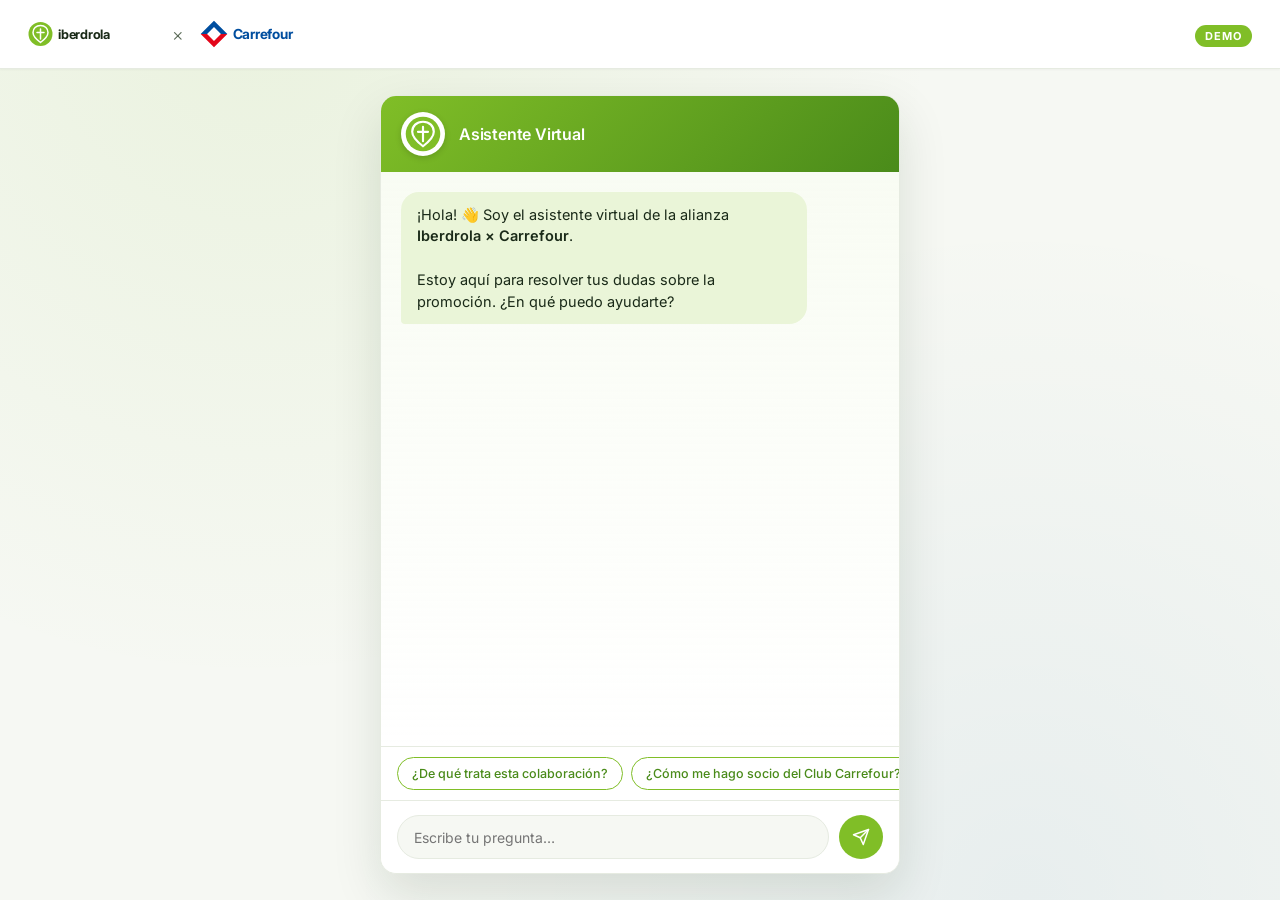
==== index.html @ 9b8a0224 "Update index.html" ====
<!DOCTYPE html>
<html lang="es">
<head>
  <meta charset="UTF-8" />
  <meta name="viewport" content="width=device-width, initial-scale=1.0" />
  <title>Asistente Virtual · Iberdrola × Carrefour</title>
  <link rel="preconnect" href="https://fonts.googleapis.com">
  <link rel="preconnect" href="https://fonts.gstatic.com" crossorigin>
  <link href="https://fonts.googleapis.com/css2?family=Inter:wght@400;500;600;700&display=swap" rel="stylesheet">
  <link rel="stylesheet" href="styles.css" />
</head>
<body>
  <div class="page">
    <!-- Cabecera de marca -->
    <header class="brand-bar">
      <div class="brand-left">
        <!-- Logo Iberdrola (SVG inline) -->
        <svg class="logo-iberdrola" viewBox="0 0 260 60" xmlns="http://www.w3.org/2000/svg" aria-label="Iberdrola">
          <g transform="translate(0,5)">
            <circle cx="25" cy="25" r="24" fill="#80be27"/>
            <path d="M25 8 C16 8, 10 14, 10 22 C10 30, 17 36, 25 42 C33 36, 40 30, 40 22 C40 14, 34 8, 25 8 Z M25 15 L25 35 M18 22 L32 22"
              stroke="white" stroke-width="3" stroke-linecap="round" fill="none"/>
          </g>
          <text x="60" y="40" font-family="Inter, Arial, sans-serif" font-size="26" font-weight="700" fill="#1a2a18" letter-spacing="-0.5">iberdrola</text>
        </svg>

        <span class="brand-x">×</span>

        <!-- Logo Carrefour (SVG inline) -->
        <svg class="logo-carrefour" viewBox="0 0 280 60" xmlns="http://www.w3.org/2000/svg" aria-label="Carrefour">
          <g transform="translate(5,5)">
            <polygon points="25,0 50,25 38,25 25,12 12,25 0,25" fill="#004e9f"/>
            <polygon points="25,50 0,25 12,25 25,38 38,25 50,25" fill="#e3061a"/>
          </g>
          <text x="65" y="40" font-family="Inter, Arial, sans-serif" font-size="26" font-weight="700" fill="#004e9f" letter-spacing="-0.5">Carrefour</text>
        </svg>
      </div>
      <div class="brand-right">
        <span class="badge">DEMO</span>
      </div>
    </header>

    <!-- Contenedor del chatbot -->
    <main class="chat-wrapper">
      <div class="chat" id="chat">

        <!-- Cabecera del chat -->
        <div class="chat-header">
          <div class="avatar">
            <!-- Mini-logo Iberdrola para avatar -->
            <svg viewBox="0 0 50 50" xmlns="http://www.w3.org/2000/svg" aria-label="Iberdrola">
              <circle cx="25" cy="25" r="24" fill="#80be27"/>
              <path d="M25 8 C16 8, 10 14, 10 22 C10 30, 17 36, 25 42 C33 36, 40 30, 40 22 C40 14, 34 8, 25 8 Z M25 15 L25 35 M18 22 L32 22"
                stroke="white" stroke-width="3" stroke-linecap="round" fill="none"/>
            </svg>
          </div>
          <div class="chat-header-info">
            <h2>Asistente Virtual</h2>
          </div>
        </div>

        <!-- Mensajes -->
        <div class="messages" id="messages">
          <!-- Aquí se inyectan los mensajes -->
        </div>

        <!-- Accesos rápidos -->
        <div class="shortcuts" id="shortcuts">
          <button class="shortcut" data-key="colaboracion">¿De qué trata esta colaboración?</button>
          <button class="shortcut" data-key="socio">¿Cómo me hago socio del Club Carrefour?</button>
          <button class="shortcut" data-key="vincular">¿Cómo vinculo Iberdrola con el Club?</button>
        </div>

        <!-- Caja de entrada -->
        <form class="input-bar" id="input-bar" autocomplete="off">
          <input
            type="text"
            id="user-input"
            placeholder="Escribe tu pregunta…"
            aria-label="Escribe tu pregunta"
          />
          <button type="submit" id="send-btn" aria-label="Enviar">
            <svg viewBox="0 0 24 24" fill="none" stroke="currentColor" stroke-width="2" stroke-linecap="round" stroke-linejoin="round">
              <line x1="22" y1="2" x2="11" y2="13"/>
              <polygon points="22 2 15 22 11 13 2 9 22 2"/>
            </svg>
          </button>
        </form>
      </div>
    </main>
  </div>

  <script src="script.js"></script>
</body>
</html>
---- styles.css ----
/* ====== Variables Iberdrola ====== */
:root {
  --iberdrola-green: #80be27;
  --iberdrola-green-dark: #4a8b1a;
  --iberdrola-green-soft: #eaf5d8;
  --carrefour-blue: #004e9f;
  --carrefour-red: #e3061a;
  --ink: #1a2a18;
  --ink-soft: #5b6b58;
  --line: #e6ebe1;
  --bg: #f6f8f3;
  --white: #ffffff;
  --shadow-sm: 0 1px 2px rgba(20, 40, 10, 0.04);
  --shadow-md: 0 8px 24px rgba(20, 40, 10, 0.08);
  --shadow-lg: 0 20px 50px rgba(20, 40, 10, 0.12);
  --radius: 16px;
}

/* ====== Reset ====== */
* { box-sizing: border-box; margin: 0; padding: 0; }

html, body {
  height: 100%;
  width: 100%;
  overflow: hidden;
  font-family: 'Inter', system-ui, -apple-system, sans-serif;
  color: var(--ink);
  background: var(--bg);
  -webkit-font-smoothing: antialiased;
}

/* ====== Layout general ====== */
.page {
  height: 100vh;
  height: 100dvh; /* dvh para móviles modernos: respeta barras del navegador */
  width: 100vw;
  display: flex;
  flex-direction: column;
  background:
    radial-gradient(circle at 20% 0%, rgba(128, 190, 39, 0.10) 0%, transparent 50%),
    radial-gradient(circle at 80% 100%, rgba(0, 78, 159, 0.06) 0%, transparent 50%),
    var(--bg);
}

/* ====== Cabecera de marca ====== */
.brand-bar {
  display: flex;
  justify-content: space-between;
  align-items: center;
  padding: clamp(12px, 2vw, 18px) clamp(16px, 3vw, 28px);
  background: var(--white);
  border-bottom: 1px solid var(--line);
  box-shadow: var(--shadow-sm);
  flex-shrink: 0;
}

.brand-left {
  display: flex;
  align-items: center;
  gap: clamp(8px, 1.5vw, 14px);
  min-width: 0;
}

.logo-iberdrola {
  height: clamp(22px, 3vw, 30px);
  width: auto;
  flex-shrink: 0;
}

.logo-carrefour {
  height: clamp(24px, 3.2vw, 32px);
  width: auto;
  flex-shrink: 0;
}

.brand-x {
  font-size: clamp(14px, 1.6vw, 18px);
  color: var(--ink-soft);
  font-weight: 300;
}

.badge {
  background: var(--iberdrola-green);
  color: white;
  font-size: clamp(10px, 1vw, 11px);
  font-weight: 700;
  letter-spacing: 1px;
  padding: 4px 10px;
  border-radius: 50px;
  white-space: nowrap;
}

/* ====== Wrapper del chat ====== */
.chat-wrapper {
  flex: 1;
  display: flex;
  align-items: center;
  justify-content: center;
  padding: clamp(12px, 2vw, 32px);
  min-height: 0; /* permite que el hijo se encoja */
  overflow: hidden;
}

.chat {
  width: 100%;
  max-width: 480px;
  height: 100%;
  max-height: 760px;
  background: var(--white);
  border-radius: var(--radius);
  box-shadow: var(--shadow-lg);
  display: flex;
  flex-direction: column;
  overflow: hidden;
  border: 1px solid var(--line);
}

/* ====== Cabecera del chat ====== */
.chat-header {
  display: flex;
  align-items: center;
  gap: 14px;
  padding: 16px 20px;
  background: linear-gradient(135deg, var(--iberdrola-green) 0%, var(--iberdrola-green-dark) 100%);
  color: white;
  flex-shrink: 0;
}

.avatar {
  width: 44px;
  height: 44px;
  background: white;
  border-radius: 50%;
  display: flex;
  align-items: center;
  justify-content: center;
  padding: 4px;
  box-shadow: 0 2px 6px rgba(0, 0, 0, 0.15);
  flex-shrink: 0;
}

.avatar svg { width: 100%; height: 100%; }

.chat-header-info h2 {
  font-size: 16px;
  font-weight: 600;
  letter-spacing: -0.2px;
}

/* ====== Mensajes ====== */
.messages {
  flex: 1;
  overflow-y: auto;
  overflow-x: hidden;
  padding: 20px;
  background:
    linear-gradient(180deg, rgba(234, 245, 216, 0.3) 0%, transparent 100%),
    var(--white);
  display: flex;
  flex-direction: column;
  gap: 12px;
  scroll-behavior: smooth;
  min-height: 0;
}

.messages::-webkit-scrollbar { width: 6px; }
.messages::-webkit-scrollbar-thumb {
  background: var(--line);
  border-radius: 3px;
}

.message {
  max-width: 85%;
  padding: 12px 16px;
  border-radius: 18px;
  font-size: 14.5px;
  line-height: 1.5;
  animation: fadeInUp 0.3s ease-out;
  word-wrap: break-word;
}

@keyframes fadeInUp {
  from { opacity: 0; transform: translateY(8px); }
  to { opacity: 1; transform: translateY(0); }
}

.message.bot {
  background: var(--iberdrola-green-soft);
  color: var(--ink);
  align-self: flex-start;
  border-bottom-left-radius: 4px;
}

.message.user {
  background: var(--iberdrola-green);
  color: white;
  align-self: flex-end;
  border-bottom-right-radius: 4px;
}

.message a {
  color: var(--carrefour-blue);
  font-weight: 600;
  text-decoration: underline;
  word-break: break-word;
}

.message.user a { color: white; }

.message strong { font-weight: 600; }

.message ul { margin: 8px 0 4px 18px; }
.message li { margin: 4px 0; }

/* Indicador de "escribiendo" */
.typing {
  background: var(--iberdrola-green-soft);
  align-self: flex-start;
  padding: 14px 18px;
  border-radius: 18px;
  border-bottom-left-radius: 4px;
  display: flex;
  gap: 4px;
}

.typing span {
  width: 7px;
  height: 7px;
  background: var(--iberdrola-green-dark);
  border-radius: 50%;
  animation: typing 1.4s infinite ease-in-out;
}

.typing span:nth-child(2) { animation-delay: 0.2s; }
.typing span:nth-child(3) { animation-delay: 0.4s; }

@keyframes typing {
  0%, 60%, 100% { transform: translateY(0); opacity: 0.5; }
  30% { transform: translateY(-6px); opacity: 1; }
}

/* ====== Accesos rápidos ====== */
.shortcuts {
  display: flex;
  gap: 8px;
  padding: 10px 16px;
  background: var(--white);
  border-top: 1px solid var(--line);
  overflow-x: auto;
  scrollbar-width: none;
  -webkit-overflow-scrolling: touch;
  flex-shrink: 0;
}

.shortcuts::-webkit-scrollbar { display: none; }

.shortcut {
  flex-shrink: 0;
  background: var(--white);
  border: 1.5px solid var(--iberdrola-green);
  color: var(--iberdrola-green-dark);
  padding: 8px 14px;
  border-radius: 50px;
  font-size: 12.5px;
  font-weight: 500;
  cursor: pointer;
  transition: all 0.2s ease;
  font-family: inherit;
  white-space: nowrap;
}

.shortcut:hover {
  background: var(--iberdrola-green);
  color: white;
  transform: translateY(-1px);
  box-shadow: 0 4px 12px rgba(128, 190, 39, 0.3);
}

/* ====== Caja de entrada ====== */
.input-bar {
  display: flex;
  gap: 10px;
  padding: 14px 16px;
  background: var(--white);
  border-top: 1px solid var(--line);
  flex-shrink: 0;
}

#user-input {
  flex: 1;
  min-width: 0;
  border: 1.5px solid var(--line);
  background: var(--bg);
  padding: 12px 16px;
  border-radius: 50px;
  font-size: 14px;
  font-family: inherit;
  color: var(--ink);
  outline: none;
  transition: border-color 0.2s, background 0.2s;
}

#user-input:focus {
  border-color: var(--iberdrola-green);
  background: var(--white);
}

#send-btn {
  width: 44px;
  height: 44px;
  border: none;
  background: var(--iberdrola-green);
  color: white;
  border-radius: 50%;
  display: flex;
  align-items: center;
  justify-content: center;
  cursor: pointer;
  transition: all 0.2s ease;
  flex-shrink: 0;
}

#send-btn:hover {
  background: var(--iberdrola-green-dark);
  transform: scale(1.05);
}

#send-btn svg { width: 18px; height: 18px; }

/* ====== Responsive: móviles pequeños ====== */
@media (max-width: 520px) {
  .chat-wrapper { padding: 0; }
  .chat {
    max-width: 100%;
    max-height: 100%;
    height: 100%;
    border-radius: 0;
    border: none;
    box-shadow: none;
  }
}

/* ====== Tótem vertical: pantallas muy altas y estrechas ====== */
@media (min-aspect-ratio: 9/16) and (max-width: 900px) {
  .chat { max-height: 100%; }
}

/* ====== Pantallas grandes: centra y limita ====== */
@media (min-width: 1200px) {
  .chat { max-width: 520px; max-height: 800px; }
}
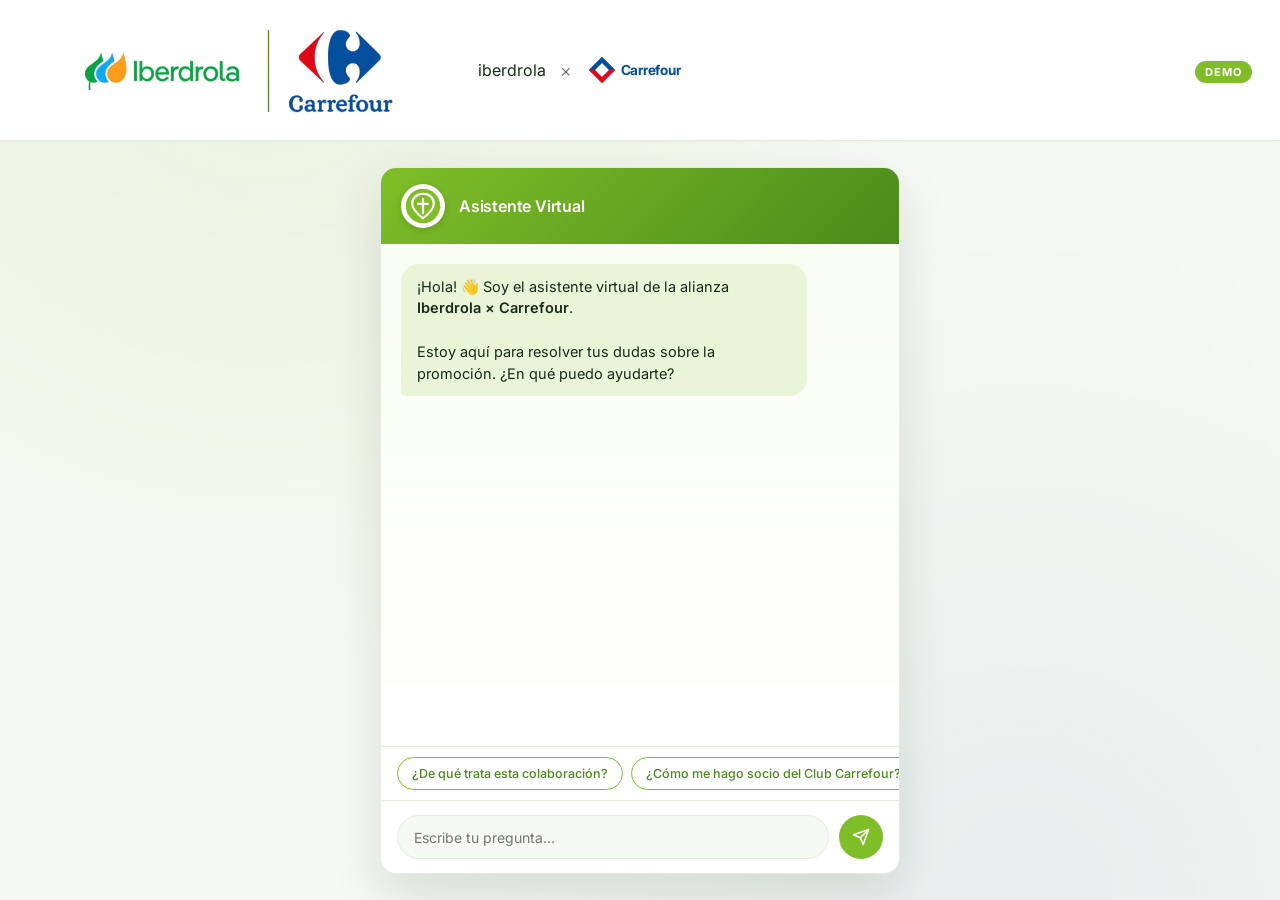
==== commit 248cec62: "Update index.html" ====
--- a/index.html
+++ b/index.html
@@ -15,7 +15,7 @@
     <header class="brand-bar">
       <div class="brand-left">
         <!-- Logo Iberdrola (SVG inline) -->
-        <svg class="logo-iberdrola" viewBox="0 0 260 60" xmlns="http://www.w3.org/2000/svg" aria-label="Iberdrola">
+        <img src="iberdrolaa.png" alt="Iberdrola × Carrefour" class="logo-combo" />
           <g transform="translate(0,5)">
             <circle cx="25" cy="25" r="24" fill="#80be27"/>
             <path d="M25 8 C16 8, 10 14, 10 22 C10 30, 17 36, 25 42 C33 36, 40 30, 40 22 C40 14, 34 8, 25 8 Z M25 15 L25 35 M18 22 L32 22"
--- a/styles.css
+++ b/styles.css
@@ -97,7 +97,7 @@
   align-items: center;
   justify-content: center;
   padding: clamp(12px, 2vw, 32px);
-  min-height: 0; /* permite que el hijo se encoja */
+  min-height: 0;
   overflow: hidden;
 }
 
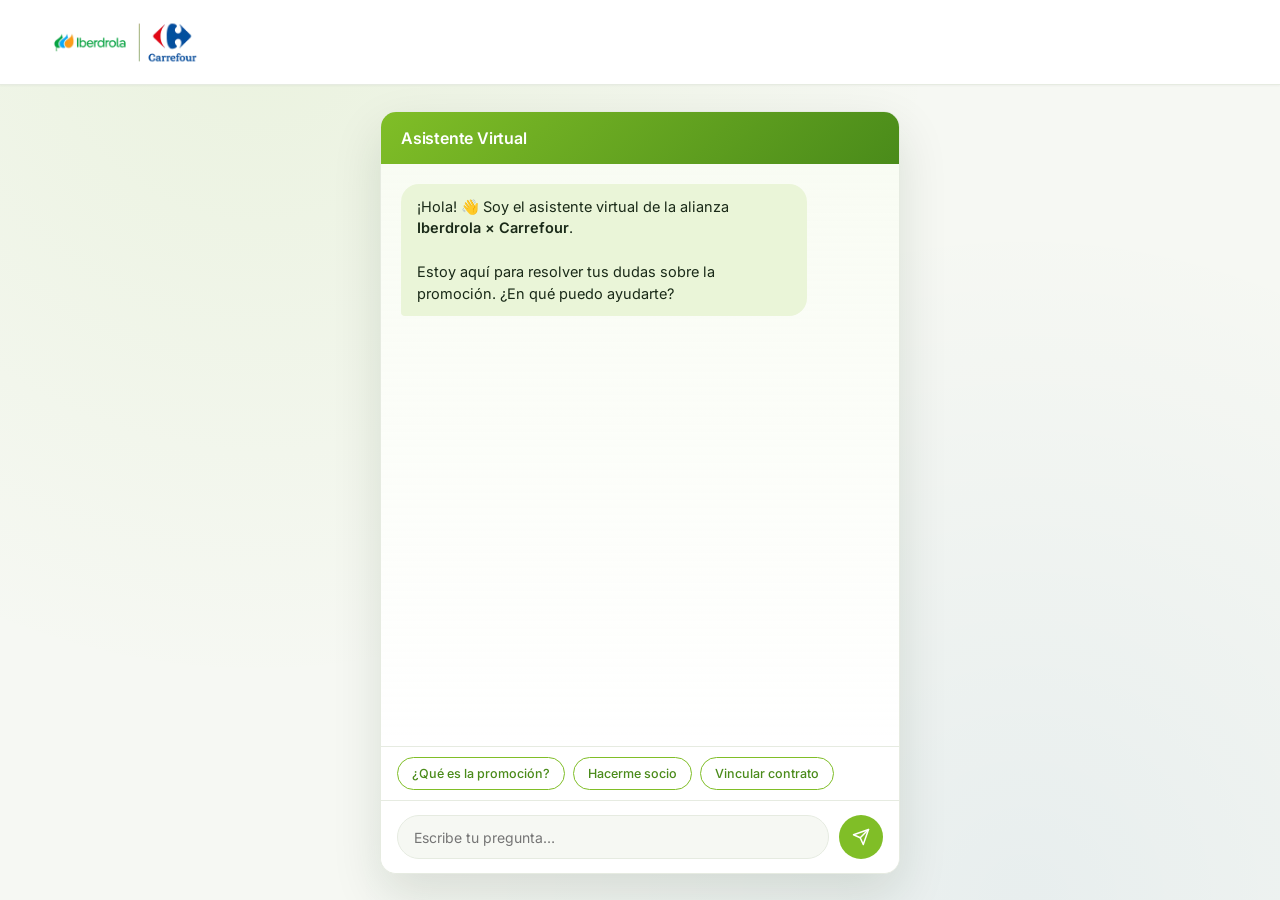
==== commit b349b383: "Update index.html" ====
--- a/index.html
+++ b/index.html
@@ -14,29 +14,7 @@
     <!-- Cabecera de marca -->
     <header class="brand-bar">
       <div class="brand-left">
-        <!-- Logo Iberdrola (SVG inline) -->
         <img src="iberdrolaa.png" alt="Iberdrola × Carrefour" class="logo-combo" />
-          <g transform="translate(0,5)">
-            <circle cx="25" cy="25" r="24" fill="#80be27"/>
-            <path d="M25 8 C16 8, 10 14, 10 22 C10 30, 17 36, 25 42 C33 36, 40 30, 40 22 C40 14, 34 8, 25 8 Z M25 15 L25 35 M18 22 L32 22"
-              stroke="white" stroke-width="3" stroke-linecap="round" fill="none"/>
-          </g>
-          <text x="60" y="40" font-family="Inter, Arial, sans-serif" font-size="26" font-weight="700" fill="#1a2a18" letter-spacing="-0.5">iberdrola</text>
-        </svg>
-
-        <span class="brand-x">×</span>
-
-        <!-- Logo Carrefour (SVG inline) -->
-        <svg class="logo-carrefour" viewBox="0 0 280 60" xmlns="http://www.w3.org/2000/svg" aria-label="Carrefour">
-          <g transform="translate(5,5)">
-            <polygon points="25,0 50,25 38,25 25,12 12,25 0,25" fill="#004e9f"/>
-            <polygon points="25,50 0,25 12,25 25,38 38,25 50,25" fill="#e3061a"/>
-          </g>
-          <text x="65" y="40" font-family="Inter, Arial, sans-serif" font-size="26" font-weight="700" fill="#004e9f" letter-spacing="-0.5">Carrefour</text>
-        </svg>
-      </div>
-      <div class="brand-right">
-        <span class="badge">DEMO</span>
       </div>
     </header>
 
@@ -46,14 +24,6 @@
 
         <!-- Cabecera del chat -->
         <div class="chat-header">
-          <div class="avatar">
-            <!-- Mini-logo Iberdrola para avatar -->
-            <svg viewBox="0 0 50 50" xmlns="http://www.w3.org/2000/svg" aria-label="Iberdrola">
-              <circle cx="25" cy="25" r="24" fill="#80be27"/>
-              <path d="M25 8 C16 8, 10 14, 10 22 C10 30, 17 36, 25 42 C33 36, 40 30, 40 22 C40 14, 34 8, 25 8 Z M25 15 L25 35 M18 22 L32 22"
-                stroke="white" stroke-width="3" stroke-linecap="round" fill="none"/>
-            </svg>
-          </div>
           <div class="chat-header-info">
             <h2>Asistente Virtual</h2>
           </div>
@@ -66,9 +36,9 @@
 
         <!-- Accesos rápidos -->
         <div class="shortcuts" id="shortcuts">
-          <button class="shortcut" data-key="colaboracion">¿De qué trata esta colaboración?</button>
-          <button class="shortcut" data-key="socio">¿Cómo me hago socio del Club Carrefour?</button>
-          <button class="shortcut" data-key="vincular">¿Cómo vinculo Iberdrola con el Club?</button>
+          <button class="shortcut" data-key="colaboracion">¿Qué es la promoción?</button>
+          <button class="shortcut" data-key="socio">Hacerme socio</button>
+          <button class="shortcut" data-key="vincular">Vincular contrato</button>
         </div>
 
         <!-- Caja de entrada -->
--- a/styles.css
+++ b/styles.css
@@ -61,22 +61,11 @@
   min-width: 0;
 }
 
-.logo-iberdrola {
-  height: clamp(22px, 3vw, 30px);
+.logo-combo {
+  height: clamp(32px, 4.5vw, 48px);
   width: auto;
-  flex-shrink: 0;
-}
-
-.logo-carrefour {
-  height: clamp(24px, 3.2vw, 32px);
-  width: auto;
-  flex-shrink: 0;
-}
-
-.brand-x {
-  font-size: clamp(14px, 1.6vw, 18px);
-  color: var(--ink-soft);
-  font-weight: 300;
+  display: block;
+  flex-shrink: 0;
 }
 
 .badge {
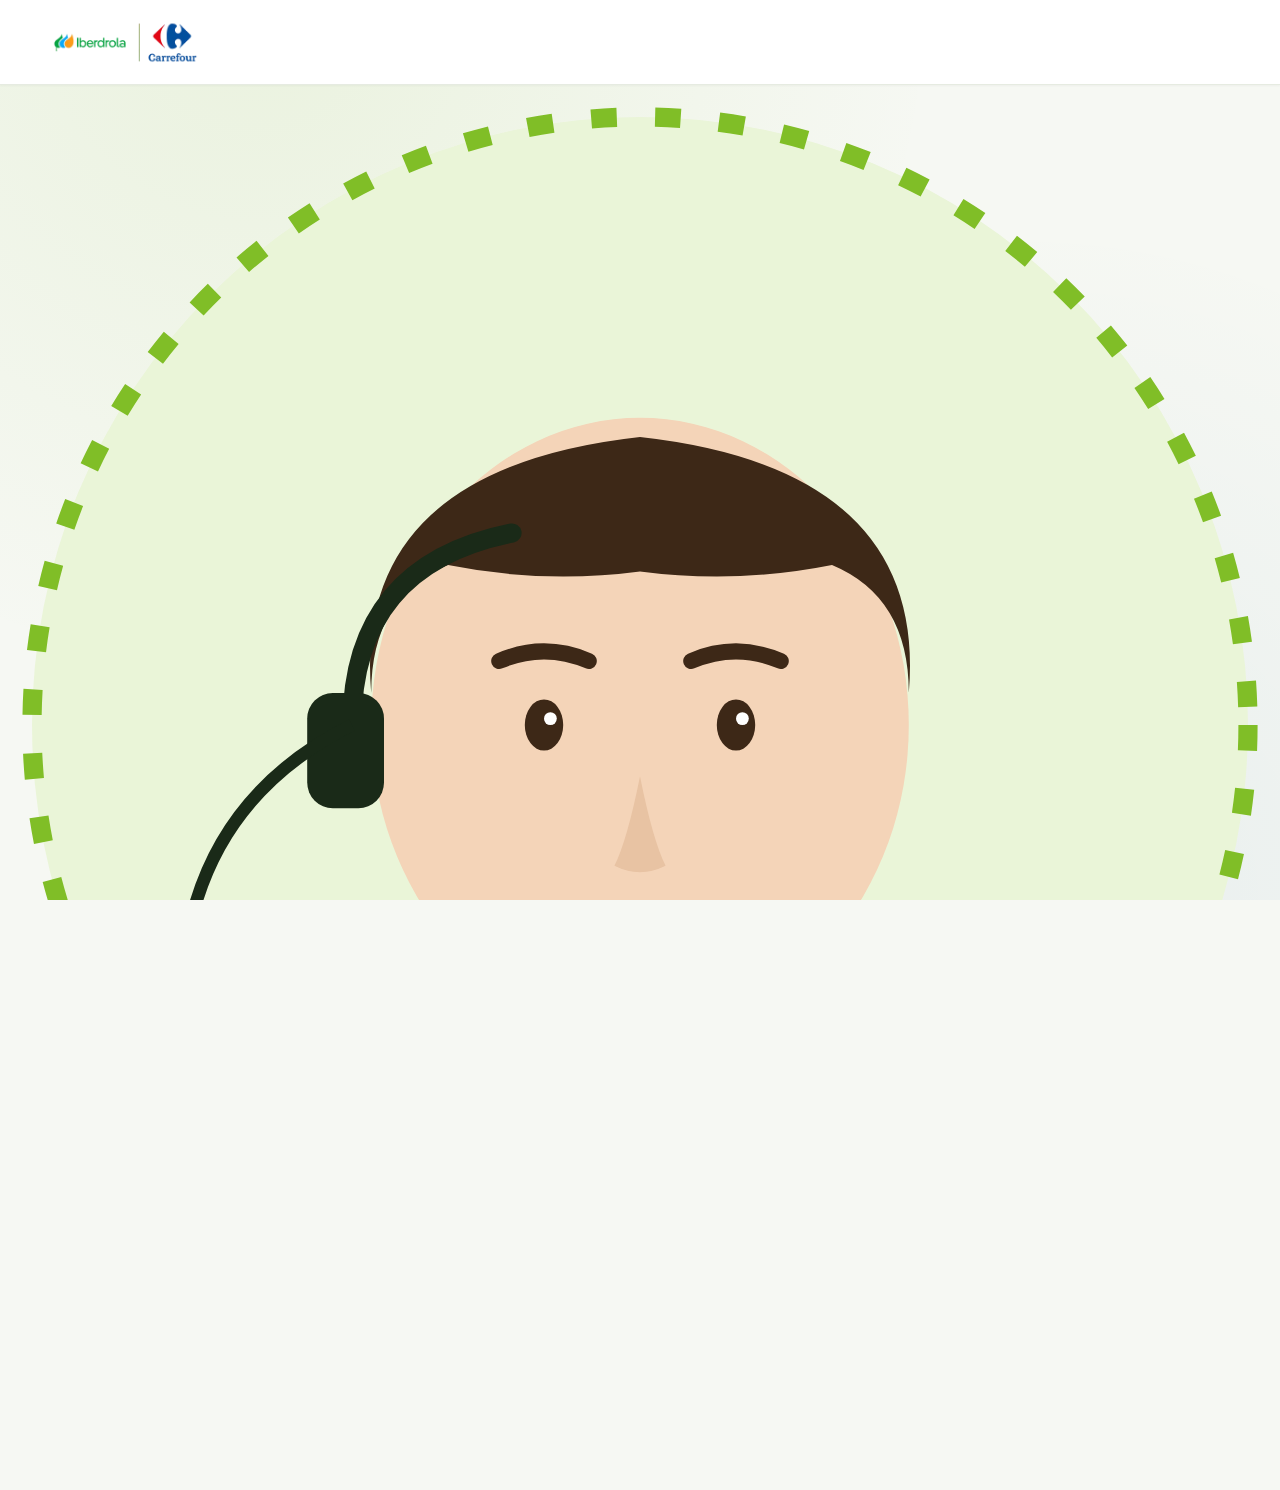
==== commit 2c2a4b30: "Update index.html" ====
--- a/index.html
+++ b/index.html
@@ -2,11 +2,11 @@
 <html lang="es">
 <head>
   <meta charset="UTF-8" />
-  <meta name="viewport" content="width=device-width, initial-scale=1.0" />
+  <meta name="viewport" content="width=device-width, initial-scale=1.0, maximum-scale=1.0, user-scalable=no" />
   <title>Asistente Virtual · Iberdrola × Carrefour</title>
   <link rel="preconnect" href="https://fonts.googleapis.com">
   <link rel="preconnect" href="https://fonts.gstatic.com" crossorigin>
-  <link href="https://fonts.googleapis.com/css2?family=Inter:wght@400;500;600;700&display=swap" rel="stylesheet">
+  <link href="https://fonts.googleapis.com/css2?family=Inter:wght@400;500;600;700;800&display=swap" rel="stylesheet">
   <link rel="stylesheet" href="styles.css" />
 </head>
 <body>
@@ -18,21 +18,106 @@
       </div>
     </header>
 
-    <!-- Contenedor del chatbot -->
-    <main class="chat-wrapper">
+    <!-- ============ PANTALLA 1: BIENVENIDA ============ -->
+    <section class="welcome-screen" id="welcome-screen">
+      <div class="welcome-content">
+
+        <!-- Avatar humano corporativo (SVG) -->
+        <div class="avatar-hero">
+          <svg viewBox="0 0 200 200" xmlns="http://www.w3.org/2000/svg" aria-label="Asistente Virtual">
+            <!-- Fondo circular con anillo -->
+            <circle cx="100" cy="100" r="95" fill="#eaf5d8"/>
+            <circle cx="100" cy="100" r="95" fill="none" stroke="#80be27" stroke-width="3" stroke-dasharray="4 6" class="ring-rotate"/>
+
+            <!-- Cuello / hombros -->
+            <path d="M 50 200 Q 50 155 100 150 Q 150 155 150 200 Z" fill="#4a8b1a"/>
+            <path d="M 60 200 Q 65 165 100 162 Q 135 165 140 200 Z" fill="#80be27"/>
+
+            <!-- Cara -->
+            <ellipse cx="100" cy="100" rx="42" ry="48" fill="#f4d4b8"/>
+
+            <!-- Pelo (corte profesional) -->
+            <path d="M 58 95 Q 55 60 100 55 Q 145 60 142 95 Q 142 80 130 75 Q 115 78 100 76 Q 85 78 70 75 Q 58 80 58 95 Z" fill="#3d2817"/>
+
+            <!-- Cejas -->
+            <path d="M 78 90 Q 85 87 92 90" stroke="#3d2817" stroke-width="2.5" stroke-linecap="round" fill="none"/>
+            <path d="M 108 90 Q 115 87 122 90" stroke="#3d2817" stroke-width="2.5" stroke-linecap="round" fill="none"/>
+
+            <!-- Ojos -->
+            <ellipse cx="85" cy="100" rx="3" ry="4" fill="#3d2817"/>
+            <ellipse cx="115" cy="100" rx="3" ry="4" fill="#3d2817"/>
+            <circle cx="86" cy="99" r="1" fill="white"/>
+            <circle cx="116" cy="99" r="1" fill="white"/>
+
+            <!-- Nariz -->
+            <path d="M 100 108 Q 98 118 96 122 Q 100 124 104 122 Q 102 118 100 108" fill="#e8c3a3"/>
+
+            <!-- Boca sonriente -->
+            <path d="M 90 132 Q 100 138 110 132" stroke="#a0522d" stroke-width="2" stroke-linecap="round" fill="none"/>
+
+            <!-- Auriculares (toque tecnológico/asistente) -->
+            <path d="M 55 100 Q 55 75 80 70" stroke="#1a2a18" stroke-width="3" stroke-linecap="round" fill="none"/>
+            <rect x="48" y="95" width="12" height="18" rx="4" fill="#1a2a18"/>
+
+            <!-- Micrófono -->
+            <path d="M 55 100 Q 35 110 30 130" stroke="#1a2a18" stroke-width="2" fill="none"/>
+            <circle cx="30" cy="132" r="4" fill="#80be27"/>
+          </svg>
+          <div class="status-pulse"></div>
+        </div>
+
+        <h1 class="welcome-title">¡Hola! Soy tu asistente</h1>
+        <p class="welcome-subtitle">¿En qué te puedo ayudar hoy?</p>
+
+        <div class="welcome-buttons">
+          <button class="welcome-btn" data-intent="que_es">
+            <span class="welcome-btn-icon">💚</span>
+            <span class="welcome-btn-content">
+              <span class="welcome-btn-title">¿Qué es?</span>
+              <span class="welcome-btn-desc">Conoce la alianza Iberdrola × Carrefour</span>
+            </span>
+            <span class="welcome-btn-arrow">→</span>
+          </button>
+
+          <button class="welcome-btn" data-intent="contratar">
+            <span class="welcome-btn-icon">⚡</span>
+            <span class="welcome-btn-content">
+              <span class="welcome-btn-title">Quiero contratar</span>
+              <span class="welcome-btn-desc">Empieza a ahorrar con tu energía</span>
+            </span>
+            <span class="welcome-btn-arrow">→</span>
+          </button>
+
+          <button class="welcome-btn" data-intent="dudas">
+            <span class="welcome-btn-icon">💬</span>
+            <span class="welcome-btn-content">
+              <span class="welcome-btn-title">Tengo dudas</span>
+              <span class="welcome-btn-desc">Pregúntame lo que quieras</span>
+            </span>
+            <span class="welcome-btn-arrow">→</span>
+          </button>
+        </div>
+      </div>
+    </section>
+
+    <!-- ============ PANTALLA 2: CHATBOT ============ -->
+    <main class="chat-wrapper" id="chat-wrapper" hidden>
       <div class="chat" id="chat">
 
         <!-- Cabecera del chat -->
         <div class="chat-header">
+          <button class="back-btn" id="back-btn" aria-label="Volver">
+            <svg viewBox="0 0 24 24" fill="none" stroke="currentColor" stroke-width="2.5" stroke-linecap="round" stroke-linejoin="round">
+              <polyline points="15 18 9 12 15 6"/>
+            </svg>
+          </button>
           <div class="chat-header-info">
             <h2>Asistente Virtual</h2>
           </div>
         </div>
 
         <!-- Mensajes -->
-        <div class="messages" id="messages">
-          <!-- Aquí se inyectan los mensajes -->
-        </div>
+        <div class="messages" id="messages"></div>
 
         <!-- Accesos rápidos -->
         <div class="shortcuts" id="shortcuts">
--- a/styles.css
+++ b/styles.css
@@ -32,7 +32,7 @@
 /* ====== Layout general ====== */
 .page {
   height: 100vh;
-  height: 100dvh; /* dvh para móviles modernos: respeta barras del navegador */
+  height: 100dvh;
   width: 100vw;
   display: flex;
   flex-direction: column;
@@ -45,7 +45,6 @@
 /* ====== Cabecera de marca ====== */
 .brand-bar {
   display: flex;
-  justify-content: space-between;
   align-items: center;
   padding: clamp(12px, 2vw, 18px) clamp(16px, 3vw, 28px);
   background: var(--white);
@@ -57,7 +56,6 @@
 .brand-left {
   display: flex;
   align-items: center;
-  gap: clamp(8px, 1.5vw, 14px);
   min-width: 0;
 }
 
@@ -66,17 +64,6 @@
   width: auto;
   display: block;
   flex-shrink: 0;
-}
-
-.badge {
-  background: var(--iberdrola-green);
-  color: white;
-  font-size: clamp(10px, 1vw, 11px);
-  font-weight: 700;
-  letter-spacing: 1px;
-  padding: 4px 10px;
-  border-radius: 50px;
-  white-space: nowrap;
 }
 
 /* ====== Wrapper del chat ====== */
@@ -108,27 +95,11 @@
 .chat-header {
   display: flex;
   align-items: center;
-  gap: 14px;
   padding: 16px 20px;
   background: linear-gradient(135deg, var(--iberdrola-green) 0%, var(--iberdrola-green-dark) 100%);
   color: white;
   flex-shrink: 0;
 }
-
-.avatar {
-  width: 44px;
-  height: 44px;
-  background: white;
-  border-radius: 50%;
-  display: flex;
-  align-items: center;
-  justify-content: center;
-  padding: 4px;
-  box-shadow: 0 2px 6px rgba(0, 0, 0, 0.15);
-  flex-shrink: 0;
-}
-
-.avatar svg { width: 100%; height: 100%; }
 
 .chat-header-info h2 {
   font-size: 16px;
@@ -282,7 +253,7 @@
   background: var(--bg);
   padding: 12px 16px;
   border-radius: 50px;
-  font-size: 14px;
+  font-size: 16px;
   font-family: inherit;
   color: var(--ink);
   outline: none;
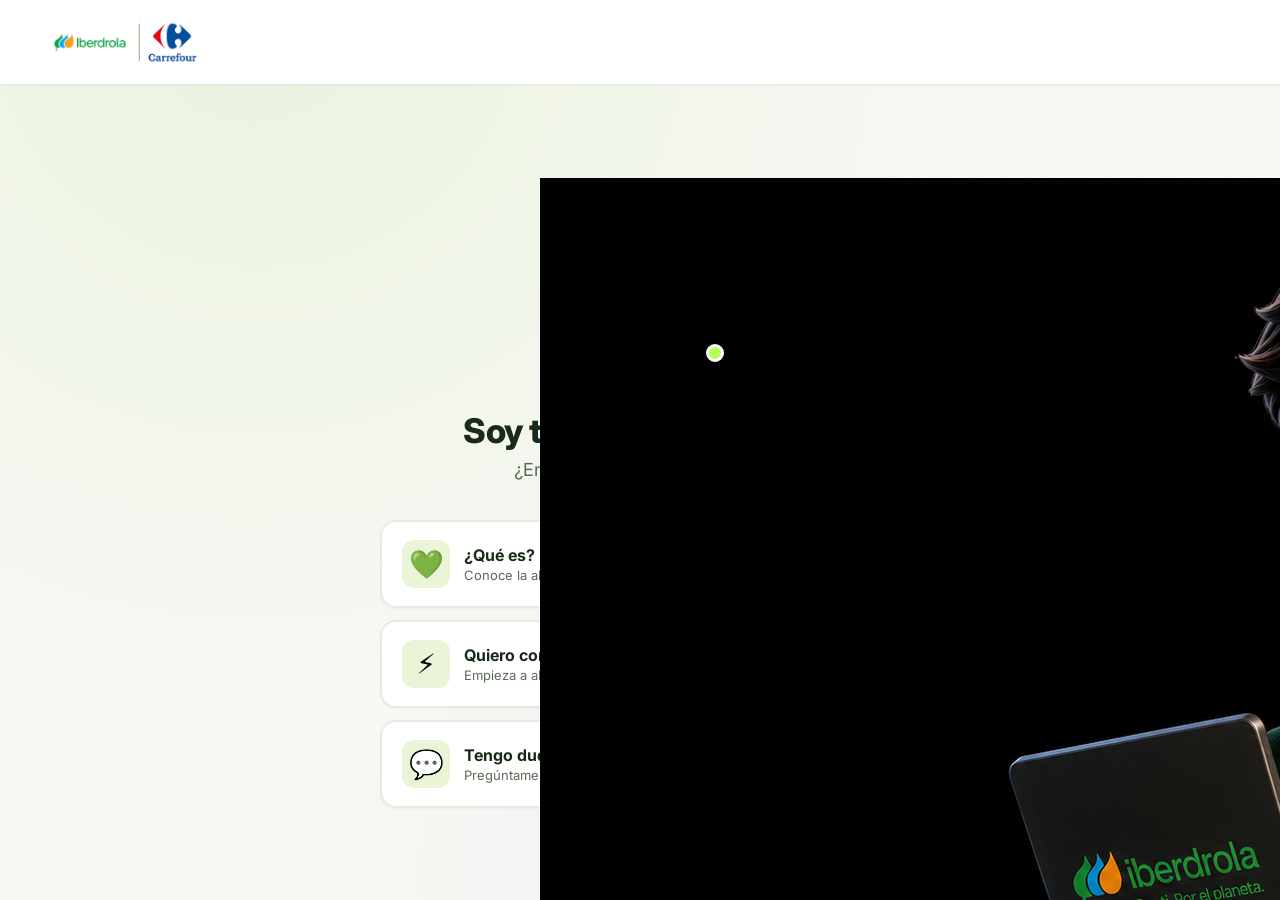
==== commit d16b5959: "Update index.html" ====
--- a/index.html
+++ b/index.html
@@ -3,7 +3,7 @@
 <head>
   <meta charset="UTF-8" />
   <meta name="viewport" content="width=device-width, initial-scale=1.0, maximum-scale=1.0, user-scalable=no" />
-  <title>Asistente Virtual · Iberdrola × Carrefour</title>
+  <title>Asistente Virtual</title>
   <link rel="preconnect" href="https://fonts.googleapis.com">
   <link rel="preconnect" href="https://fonts.gstatic.com" crossorigin>
   <link href="https://fonts.googleapis.com/css2?family=Inter:wght@400;500;600;700;800&display=swap" rel="stylesheet">
@@ -22,51 +22,13 @@
     <section class="welcome-screen" id="welcome-screen">
       <div class="welcome-content">
 
-        <!-- Avatar humano corporativo (SVG) -->
+        <!-- Avatar (imagen personalizada) -->
         <div class="avatar-hero">
-          <svg viewBox="0 0 200 200" xmlns="http://www.w3.org/2000/svg" aria-label="Asistente Virtual">
-            <!-- Fondo circular con anillo -->
-            <circle cx="100" cy="100" r="95" fill="#eaf5d8"/>
-            <circle cx="100" cy="100" r="95" fill="none" stroke="#80be27" stroke-width="3" stroke-dasharray="4 6" class="ring-rotate"/>
-
-            <!-- Cuello / hombros -->
-            <path d="M 50 200 Q 50 155 100 150 Q 150 155 150 200 Z" fill="#4a8b1a"/>
-            <path d="M 60 200 Q 65 165 100 162 Q 135 165 140 200 Z" fill="#80be27"/>
-
-            <!-- Cara -->
-            <ellipse cx="100" cy="100" rx="42" ry="48" fill="#f4d4b8"/>
-
-            <!-- Pelo (corte profesional) -->
-            <path d="M 58 95 Q 55 60 100 55 Q 145 60 142 95 Q 142 80 130 75 Q 115 78 100 76 Q 85 78 70 75 Q 58 80 58 95 Z" fill="#3d2817"/>
-
-            <!-- Cejas -->
-            <path d="M 78 90 Q 85 87 92 90" stroke="#3d2817" stroke-width="2.5" stroke-linecap="round" fill="none"/>
-            <path d="M 108 90 Q 115 87 122 90" stroke="#3d2817" stroke-width="2.5" stroke-linecap="round" fill="none"/>
-
-            <!-- Ojos -->
-            <ellipse cx="85" cy="100" rx="3" ry="4" fill="#3d2817"/>
-            <ellipse cx="115" cy="100" rx="3" ry="4" fill="#3d2817"/>
-            <circle cx="86" cy="99" r="1" fill="white"/>
-            <circle cx="116" cy="99" r="1" fill="white"/>
-
-            <!-- Nariz -->
-            <path d="M 100 108 Q 98 118 96 122 Q 100 124 104 122 Q 102 118 100 108" fill="#e8c3a3"/>
-
-            <!-- Boca sonriente -->
-            <path d="M 90 132 Q 100 138 110 132" stroke="#a0522d" stroke-width="2" stroke-linecap="round" fill="none"/>
-
-            <!-- Auriculares (toque tecnológico/asistente) -->
-            <path d="M 55 100 Q 55 75 80 70" stroke="#1a2a18" stroke-width="3" stroke-linecap="round" fill="none"/>
-            <rect x="48" y="95" width="12" height="18" rx="4" fill="#1a2a18"/>
-
-            <!-- Micrófono -->
-            <path d="M 55 100 Q 35 110 30 130" stroke="#1a2a18" stroke-width="2" fill="none"/>
-            <circle cx="30" cy="132" r="4" fill="#80be27"/>
-          </svg>
+          <img src="asistente.png" alt="Asistente Virtual" class="avatar-img" />
           <div class="status-pulse"></div>
         </div>
 
-        <h1 class="welcome-title">¡Hola! Soy tu asistente</h1>
+        <h1 class="welcome-title">Soy tu asistente virtual</h1>
         <p class="welcome-subtitle">¿En qué te puedo ayudar hoy?</p>
 
         <div class="welcome-buttons">
--- a/styles.css
+++ b/styles.css
@@ -66,7 +66,170 @@
   flex-shrink: 0;
 }
 
-/* ====== Wrapper del chat ====== */
+/* ====== PANTALLA 1: BIENVENIDA ====== */
+.welcome-screen {
+  flex: 1;
+  display: flex;
+  align-items: center;
+  justify-content: center;
+  padding: clamp(20px, 4vw, 40px);
+  overflow-y: auto;
+  animation: fadeIn 0.4s ease-out;
+}
+
+@keyframes fadeIn {
+  from { opacity: 0; transform: translateY(10px); }
+  to { opacity: 1; transform: translateY(0); }
+}
+
+.welcome-content {
+  width: 100%;
+  max-width: 520px;
+  display: flex;
+  flex-direction: column;
+  align-items: center;
+  text-align: center;
+}
+
+/* Avatar */
+.avatar-hero {
+  width: clamp(140px, 22vw, 200px);
+  height: clamp(140px, 22vw, 200px);
+  position: relative;
+  margin-bottom: clamp(20px, 3vw, 32px);
+  animation: floatUp 3s ease-in-out infinite;
+}
+
+@keyframes floatUp {
+  0%, 100% { transform: translateY(0); }
+  50% { transform: translateY(-6px); }
+}
+
+.avatar-hero svg {
+  width: 100%;
+  height: 100%;
+  filter: drop-shadow(0 10px 30px rgba(74, 139, 26, 0.25));
+}
+
+.ring-rotate {
+  transform-origin: center;
+  animation: rotate 30s linear infinite;
+}
+
+@keyframes rotate {
+  from { transform: rotate(0deg); }
+  to { transform: rotate(360deg); }
+}
+
+.status-pulse {
+  position: absolute;
+  bottom: 8%;
+  right: 8%;
+  width: 18px;
+  height: 18px;
+  background: #b6ff5a;
+  border: 3px solid var(--white);
+  border-radius: 50%;
+  box-shadow: 0 0 0 0 rgba(128, 190, 39, 0.6);
+  animation: pulseDot 2s infinite;
+}
+
+@keyframes pulseDot {
+  0% { box-shadow: 0 0 0 0 rgba(128, 190, 39, 0.6); }
+  70% { box-shadow: 0 0 0 12px rgba(128, 190, 39, 0); }
+  100% { box-shadow: 0 0 0 0 rgba(128, 190, 39, 0); }
+}
+
+.welcome-title {
+  font-size: clamp(24px, 3.5vw, 34px);
+  font-weight: 800;
+  color: var(--ink);
+  letter-spacing: -0.5px;
+  margin-bottom: 8px;
+}
+
+.welcome-subtitle {
+  font-size: clamp(15px, 1.8vw, 18px);
+  color: var(--ink-soft);
+  margin-bottom: clamp(24px, 4vw, 40px);
+}
+
+/* Botones */
+.welcome-buttons {
+  display: flex;
+  flex-direction: column;
+  gap: 12px;
+  width: 100%;
+}
+
+.welcome-btn {
+  display: flex;
+  align-items: center;
+  gap: 14px;
+  width: 100%;
+  background: var(--white);
+  border: 2px solid var(--line);
+  border-radius: var(--radius);
+  padding: 18px 20px;
+  cursor: pointer;
+  transition: all 0.25s ease;
+  font-family: inherit;
+  text-align: left;
+  box-shadow: var(--shadow-sm);
+}
+
+.welcome-btn:hover, .welcome-btn:focus-visible {
+  border-color: var(--iberdrola-green);
+  transform: translateY(-2px);
+  box-shadow: 0 10px 30px rgba(128, 190, 39, 0.2);
+  outline: none;
+}
+
+.welcome-btn:hover .welcome-btn-arrow {
+  transform: translateX(4px);
+  color: var(--iberdrola-green-dark);
+}
+
+.welcome-btn-icon {
+  font-size: 28px;
+  flex-shrink: 0;
+  width: 48px;
+  height: 48px;
+  display: flex;
+  align-items: center;
+  justify-content: center;
+  background: var(--iberdrola-green-soft);
+  border-radius: 12px;
+}
+
+.welcome-btn-content {
+  flex: 1;
+  display: flex;
+  flex-direction: column;
+  gap: 2px;
+  min-width: 0;
+}
+
+.welcome-btn-title {
+  font-size: 16px;
+  font-weight: 700;
+  color: var(--ink);
+}
+
+.welcome-btn-desc {
+  font-size: 13px;
+  color: var(--ink-soft);
+  font-weight: 400;
+}
+
+.welcome-btn-arrow {
+  font-size: 22px;
+  color: var(--ink-soft);
+  transition: all 0.25s ease;
+  flex-shrink: 0;
+}
+
+/* ====== PANTALLA 2: CHAT ====== */
 .chat-wrapper {
   flex: 1;
   display: flex;
@@ -75,7 +238,10 @@
   padding: clamp(12px, 2vw, 32px);
   min-height: 0;
   overflow: hidden;
-}
+  animation: fadeIn 0.4s ease-out;
+}
+
+.chat-wrapper[hidden] { display: none; }
 
 .chat {
   width: 100%;
@@ -91,15 +257,33 @@
   border: 1px solid var(--line);
 }
 
-/* ====== Cabecera del chat ====== */
 .chat-header {
   display: flex;
   align-items: center;
+  gap: 12px;
   padding: 16px 20px;
   background: linear-gradient(135deg, var(--iberdrola-green) 0%, var(--iberdrola-green-dark) 100%);
   color: white;
   flex-shrink: 0;
 }
+
+.back-btn {
+  width: 36px;
+  height: 36px;
+  border: none;
+  background: rgba(255, 255, 255, 0.15);
+  color: white;
+  border-radius: 50%;
+  display: flex;
+  align-items: center;
+  justify-content: center;
+  cursor: pointer;
+  transition: background 0.2s ease;
+  flex-shrink: 0;
+}
+
+.back-btn:hover { background: rgba(255, 255, 255, 0.25); }
+.back-btn svg { width: 18px; height: 18px; }
 
 .chat-header-info h2 {
   font-size: 16px;
@@ -107,7 +291,7 @@
   letter-spacing: -0.2px;
 }
 
-/* ====== Mensajes ====== */
+/* Mensajes */
 .messages {
   flex: 1;
   overflow-y: auto;
@@ -166,9 +350,7 @@
 }
 
 .message.user a { color: white; }
-
 .message strong { font-weight: 600; }
-
 .message ul { margin: 8px 0 4px 18px; }
 .message li { margin: 4px 0; }
 
@@ -199,7 +381,7 @@
   30% { transform: translateY(-6px); opacity: 1; }
 }
 
-/* ====== Accesos rápidos ====== */
+/* Accesos rápidos */
 .shortcuts {
   display: flex;
   gap: 8px;
@@ -236,7 +418,7 @@
   box-shadow: 0 4px 12px rgba(128, 190, 39, 0.3);
 }
 
-/* ====== Caja de entrada ====== */
+/* Caja de entrada */
 .input-bar {
   display: flex;
   gap: 10px;
@@ -298,14 +480,11 @@
     border: none;
     box-shadow: none;
   }
-}
-
-/* ====== Tótem vertical: pantallas muy altas y estrechas ====== */
-@media (min-aspect-ratio: 9/16) and (max-width: 900px) {
-  .chat { max-height: 100%; }
-}
-
-/* ====== Pantallas grandes: centra y limita ====== */
+  .welcome-btn { padding: 14px 16px; }
+  .welcome-btn-icon { width: 42px; height: 42px; font-size: 24px; }
+}
+
+/* ====== Pantallas grandes ====== */
 @media (min-width: 1200px) {
   .chat { max-width: 520px; max-height: 800px; }
 }
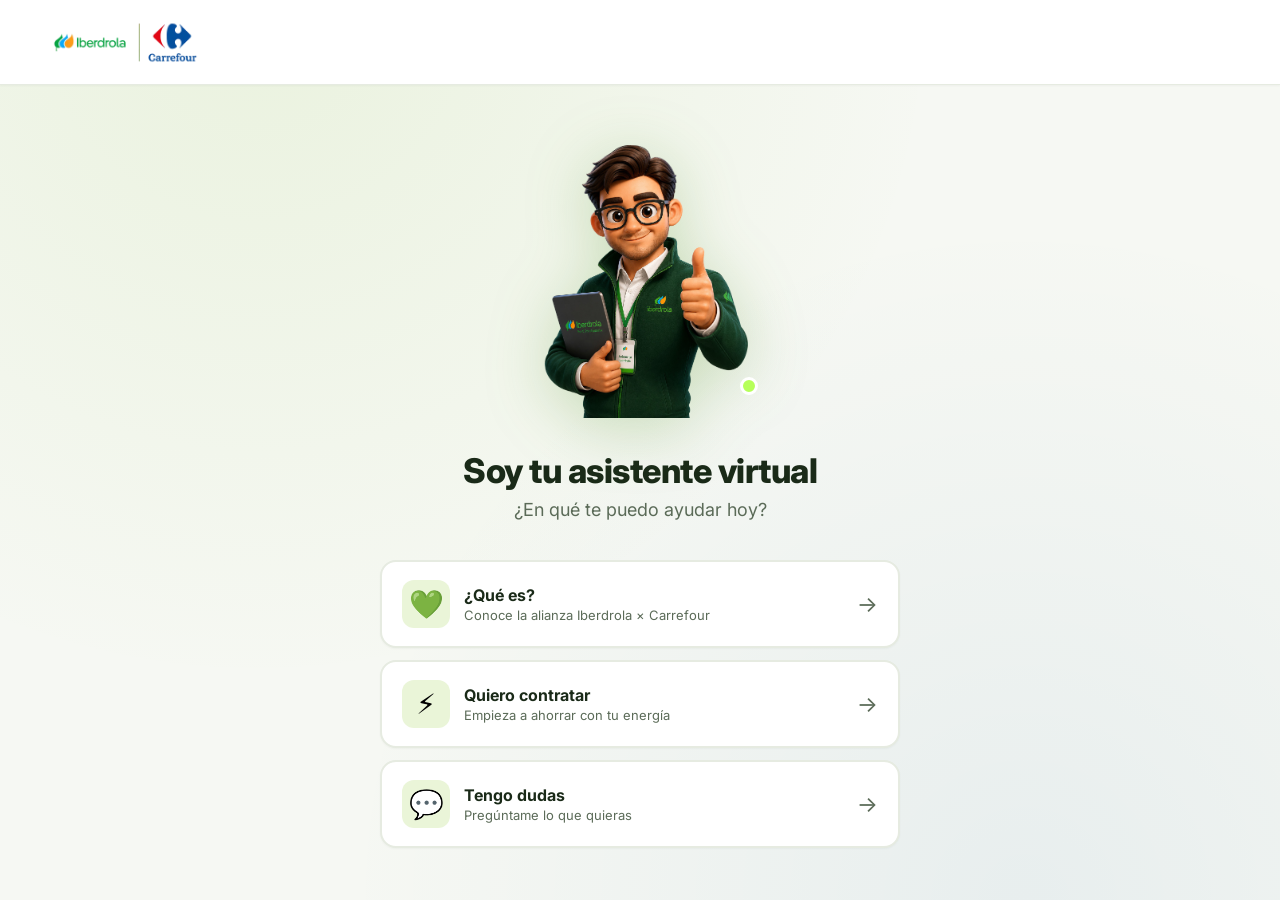
==== commit d35f6f8a: "Update index.html" ====
--- a/index.html
+++ b/index.html
@@ -24,7 +24,7 @@
 
         <!-- Avatar (imagen personalizada) -->
         <div class="avatar-hero">
-          <img src="asistente.png" alt="Asistente Virtual" class="avatar-img" />
+          <img src="personita.png" alt="Asistente Virtual" class="avatar-img" />
           <div class="status-pulse"></div>
         </div>
 
--- a/styles.css
+++ b/styles.css
@@ -74,12 +74,14 @@
   justify-content: center;
   padding: clamp(20px, 4vw, 40px);
   overflow-y: auto;
-  animation: fadeIn 0.4s ease-out;
-}
-
-@keyframes fadeIn {
-  from { opacity: 0; transform: translateY(10px); }
-  to { opacity: 1; transform: translateY(0); }
+  animation: slideInRight 0.4s ease-out;
+}
+
+.welcome-screen[hidden] { display: none; }
+
+@keyframes slideInRight {
+  from { opacity: 0; transform: translateX(-20px); }
+  to { opacity: 1; transform: translateX(0); }
 }
 
 .welcome-content {
@@ -93,8 +95,8 @@
 
 /* Avatar */
 .avatar-hero {
-  width: clamp(140px, 22vw, 200px);
-  height: clamp(140px, 22vw, 200px);
+  width: clamp(180px, 30vw, 280px);
+  height: clamp(180px, 30vw, 280px);
   position: relative;
   margin-bottom: clamp(20px, 3vw, 32px);
   animation: floatUp 3s ease-in-out infinite;
@@ -105,20 +107,11 @@
   50% { transform: translateY(-6px); }
 }
 
-.avatar-hero svg {
+.avatar-img {
   width: 100%;
   height: 100%;
+  object-fit: contain;
   filter: drop-shadow(0 10px 30px rgba(74, 139, 26, 0.25));
-}
-
-.ring-rotate {
-  transform-origin: center;
-  animation: rotate 30s linear infinite;
-}
-
-@keyframes rotate {
-  from { transform: rotate(0deg); }
-  to { transform: rotate(360deg); }
 }
 
 .status-pulse {
@@ -229,32 +222,29 @@
   flex-shrink: 0;
 }
 
-/* ====== PANTALLA 2: CHAT ====== */
+/* ====== PANTALLA 2: CHAT (ocupa todo el espacio) ====== */
 .chat-wrapper {
   flex: 1;
   display: flex;
-  align-items: center;
-  justify-content: center;
-  padding: clamp(12px, 2vw, 32px);
   min-height: 0;
   overflow: hidden;
-  animation: fadeIn 0.4s ease-out;
+  animation: slideInLeft 0.4s ease-out;
 }
 
 .chat-wrapper[hidden] { display: none; }
 
+@keyframes slideInLeft {
+  from { opacity: 0; transform: translateX(20px); }
+  to { opacity: 1; transform: translateX(0); }
+}
+
 .chat {
   width: 100%;
-  max-width: 480px;
   height: 100%;
-  max-height: 760px;
-  background: var(--white);
-  border-radius: var(--radius);
-  box-shadow: var(--shadow-lg);
+  background: var(--white);
   display: flex;
   flex-direction: column;
   overflow: hidden;
-  border: 1px solid var(--line);
 }
 
 .chat-header {
@@ -291,12 +281,12 @@
   letter-spacing: -0.2px;
 }
 
-/* Mensajes */
+/* Mensajes — centrados con ancho máximo legible en pantallas grandes */
 .messages {
   flex: 1;
   overflow-y: auto;
   overflow-x: hidden;
-  padding: 20px;
+  padding: 20px clamp(16px, 4vw, 40px);
   background:
     linear-gradient(180deg, rgba(234, 245, 216, 0.3) 0%, transparent 100%),
     var(--white);
@@ -305,6 +295,15 @@
   gap: 12px;
   scroll-behavior: smooth;
   min-height: 0;
+  align-items: stretch;
+}
+
+/* Limita el ancho del contenido de mensajes en pantallas anchas */
+.messages > * {
+  max-width: 720px;
+  width: 100%;
+  margin-left: auto;
+  margin-right: auto;
 }
 
 .messages::-webkit-scrollbar { width: 6px; }
@@ -314,7 +313,7 @@
 }
 
 .message {
-  max-width: 85%;
+  max-width: min(85%, 600px);
   padding: 12px 16px;
   border-radius: 18px;
   font-size: 14.5px;
@@ -332,6 +331,8 @@
   background: var(--iberdrola-green-soft);
   color: var(--ink);
   align-self: flex-start;
+  margin-right: auto;
+  margin-left: 0;
   border-bottom-left-radius: 4px;
 }
 
@@ -339,6 +340,8 @@
   background: var(--iberdrola-green);
   color: white;
   align-self: flex-end;
+  margin-left: auto;
+  margin-right: 0;
   border-bottom-right-radius: 4px;
 }
 
@@ -358,11 +361,14 @@
 .typing {
   background: var(--iberdrola-green-soft);
   align-self: flex-start;
+  margin-right: auto;
+  margin-left: 0;
   padding: 14px 18px;
   border-radius: 18px;
   border-bottom-left-radius: 4px;
   display: flex;
   gap: 4px;
+  max-width: 80px;
 }
 
 .typing span {
@@ -385,13 +391,14 @@
 .shortcuts {
   display: flex;
   gap: 8px;
-  padding: 10px 16px;
+  padding: 10px clamp(16px, 4vw, 40px);
   background: var(--white);
   border-top: 1px solid var(--line);
   overflow-x: auto;
   scrollbar-width: none;
   -webkit-overflow-scrolling: touch;
   flex-shrink: 0;
+  justify-content: center;
 }
 
 .shortcuts::-webkit-scrollbar { display: none; }
@@ -422,10 +429,13 @@
 .input-bar {
   display: flex;
   gap: 10px;
-  padding: 14px 16px;
+  padding: 14px clamp(16px, 4vw, 40px);
   background: var(--white);
   border-top: 1px solid var(--line);
   flex-shrink: 0;
+  max-width: 800px;
+  width: 100%;
+  margin: 0 auto;
 }
 
 #user-input {
@@ -471,20 +481,6 @@
 
 /* ====== Responsive: móviles pequeños ====== */
 @media (max-width: 520px) {
-  .chat-wrapper { padding: 0; }
-  .chat {
-    max-width: 100%;
-    max-height: 100%;
-    height: 100%;
-    border-radius: 0;
-    border: none;
-    box-shadow: none;
-  }
   .welcome-btn { padding: 14px 16px; }
   .welcome-btn-icon { width: 42px; height: 42px; font-size: 24px; }
 }
-
-/* ====== Pantallas grandes ====== */
-@media (min-width: 1200px) {
-  .chat { max-width: 520px; max-height: 800px; }
-}
